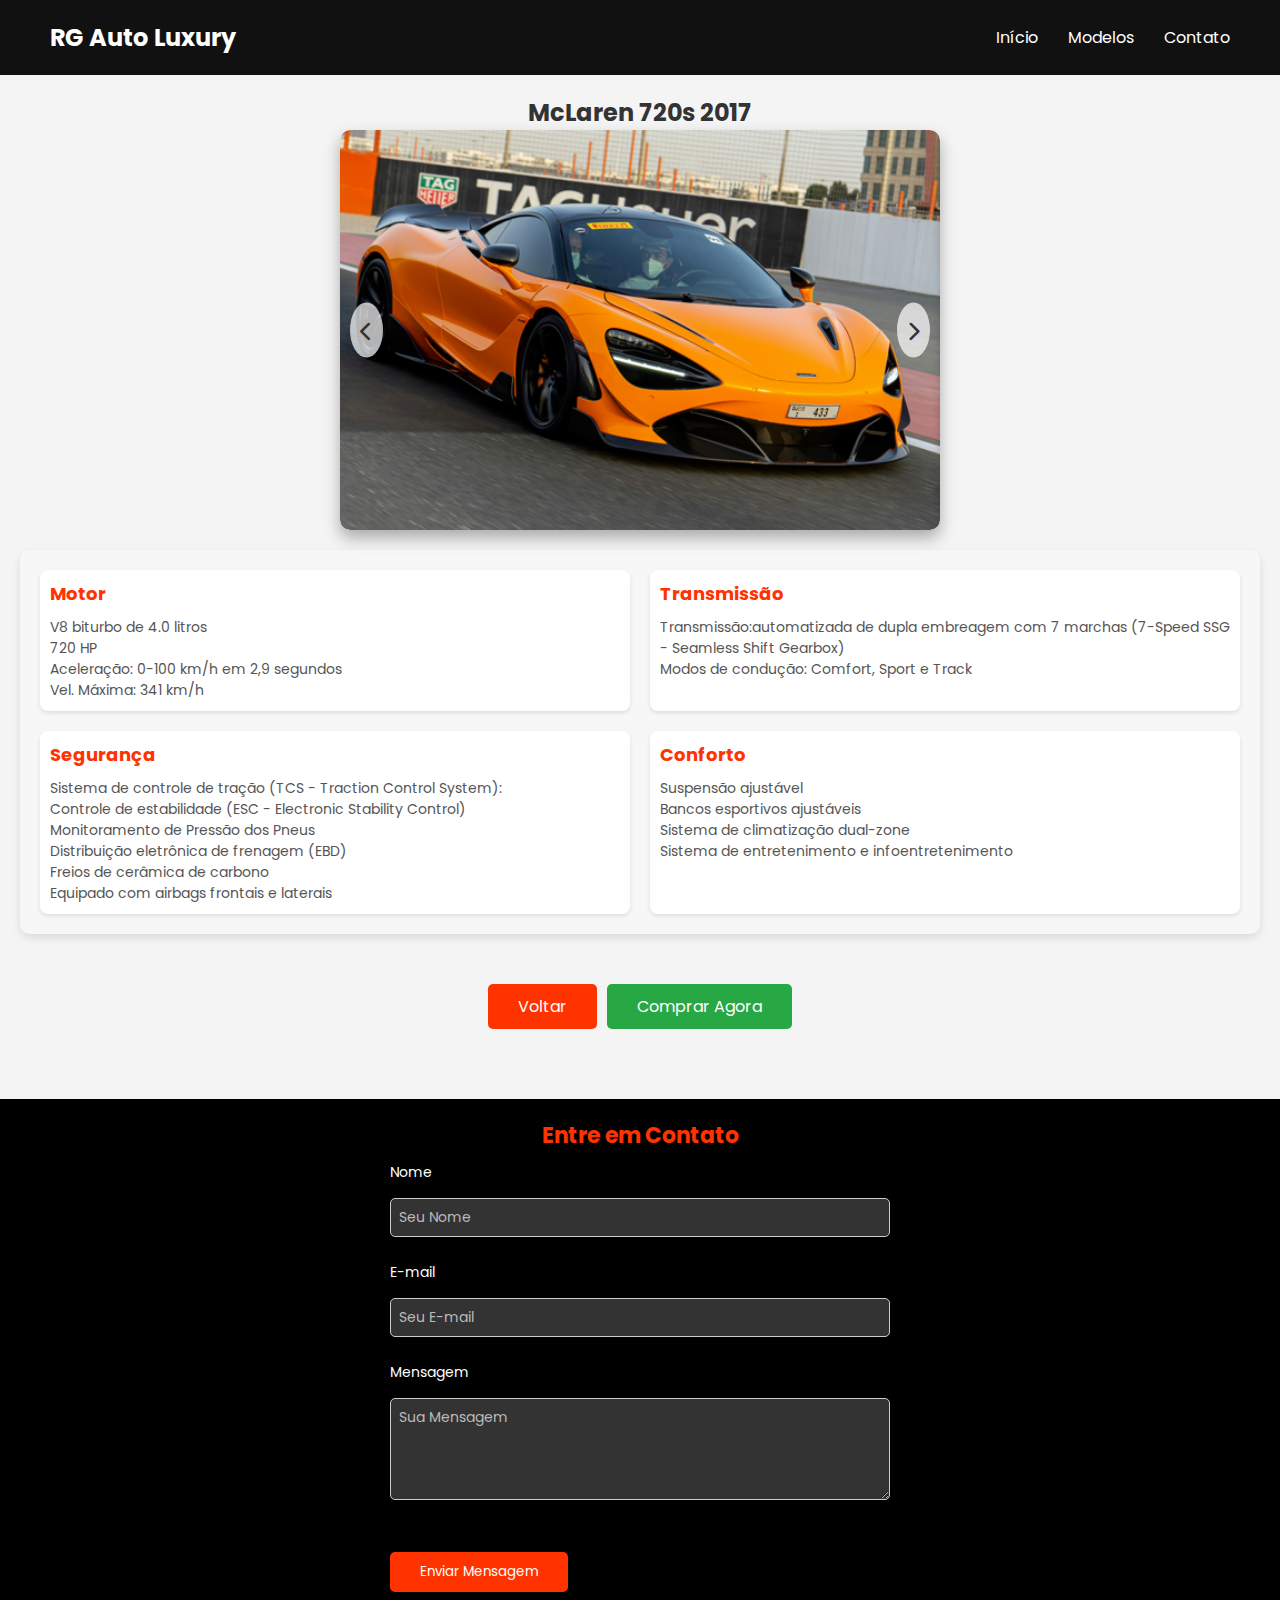
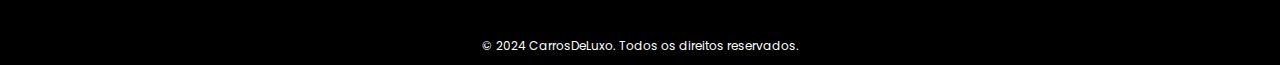
==== model1.html @ aebe75a6 "Add files via upload" ====
<!DOCTYPE html>
    <html lang="pt-BR">
    <head>
        <meta charset="UTF-8">
        <meta name="viewport" content="width=device-width, initial-scale=1.0">
        <meta http-equiv="X-UA-Compatible" content="IE=edge">
        <title>Detalhes da McLaren 720s 2017</title>
        <link rel="stylesheet" href="style.css">
        <link href="https://fonts.googleapis.com/css2?family=Poppins:wght@300;400;500;600&display=swap" rel="stylesheet">
        <link href="https://cdnjs.cloudflare.com/ajax/libs/font-awesome/6.0.0-beta3/css/all.min.css" rel="stylesheet"> <!-- Adicionando Font Awesome -->
        <style>
            /* Estilo do carrossel */
            .carousel {
                position: relative;
                max-width: 600px; /* Ajuste a largura do carrossel */
                margin: 0 auto; /* Centraliza o carrossel */
                overflow: hidden;
                box-shadow: 0 8px 16px rgba(0, 0, 0, 0.3); /* Sombra ao redor do carrossel */
                border-radius: 10px; /* Bordas arredondadas */
            }
            
            .carousel-images {
                display: flex;
                transition: transform 0.5s ease; /* Transição suave ao mudar as imagens */
            }

            .carousel-image {
                width: 100%; /* Largura do carrossel */
                height: auto; /* Altura ajustável */
                object-fit: cover; /* Ajusta a imagem para preencher o espaço */
                box-shadow: 0 4px 8px rgba(0, 0, 0, 0.2);
                flex-shrink: 0; /* Impede que a imagem encolha */
                border-radius: 10px; /* Arredonda as bordas das imagens */
            }

            .model-detail-section {
                text-align: center; /* Centraliza o texto dentro da seção */
                padding: 20px;
            }

            .btn {
                background-color: #ff3300;
                color: white;
                padding: 10px 30px;
                border-radius: 5px;
                text-decoration: none;
                margin-top: 20px;
                display: inline-block; /* Permite a margem acima do botão */
            }

            .btn:hover {
                background-color: #d82a00;
            }

            .carousel-btn {
                position: absolute;
                top: 50%;
                transform: translateY(-50%);
                background-color: rgba(255, 255, 255, 0.7);
                border: none;
                cursor: pointer;
                padding: 10px;
                border-radius: 50%;
                font-size: 24px;
            }

            .carousel-btn.prev {
                left: 10px;
            }

            .carousel-btn.next {
                right: 10px;
            }

            .carousel-btn i {
                color: #333; /* Cor do ícone */
                font-size: 20px;
            }

            .carousel-btn:hover i {
                color: #ff3300; /* Muda a cor da seta ao passar o mouse */
            }

            /* Estilo das especificações */
            .specifications {
                margin-top: 20px;
                display: grid;
                grid-template-columns: 1fr 1fr; /* Organiza as especificações em duas colunas */
                gap: 20px;
                padding: 20px;
                background-color: #f7f7f7;
                box-shadow: 0 4px 8px rgba(0, 0, 0, 0.1);
                border-radius: 10px;
            }

            .spec-item {
                text-align: left;
                font-size: 16px;
                padding: 10px;
                border-radius: 8px;
                background-color: #fff;
                box-shadow: 0 2px 4px rgba(0, 0, 0, 0.1);
            }

            .spec-item h4 {
                font-size: 18px;
                margin-bottom: 10px;
                color: #ff3300;
            }

            .spec-item p {
                margin: 0;
                font-size: 14px;
                color: #555;
            }

            /* Estilo da seção de contato */
            .contact-section {
                padding: 20px 0; /* Padding da seção de contato */
                background-color: #000; /* Fundo preto */
                text-align: center;
                color: white; /* Cor do texto em branco para contraste */
                margin-top: 40px; /* Espaço acima da seção de contato */
            }

            .contact-section h2 {
                font-size: 22px; /* Tamanho do título */
                color: #ff3300; /* Cor do título */
                margin-bottom: 10px; /* Espaço abaixo do título */
            }

            .contact-form {
                max-width: 500px; /* Largura máxima do formulário */
                margin: 0 auto; /* Centraliza o formulário */
                text-align: left; /* Alinha o texto à esquerda */
            }

            .form-group {
                margin-bottom: 15px; /* Espaço entre os grupos de formulário */
            }

            .form-group label {
                display: block;
                font-size: 14px; /* Tamanho da fonte das labels */
                margin-bottom: 5px; /* Espaço abaixo das labels */
                color: #fff; /* Cor das labels */
            }

            .form-group input,
            .form-group textarea {
                width: 100%; /* Largura total */
                padding: 8px; /* Padding dos campos */
                font-size: 14px; /* Tamanho da fonte dos campos */
                border: 1px solid #ccc; /* Borda dos campos */
                border-radius: 5px; /* Bordas arredondadas */
                background-color: #333; /* Fundo escuro para os campos */
                color: #fff; /* Cor do texto nos campos */
            }

            .form-group input::placeholder,
            .form-group textarea::placeholder {
                color: #bbb; /* Cor dos placeholders */
            }

            .form-group input:focus,
            .form-group textarea:focus {
                border-color: #ff3300; /* Cor da borda ao focar */
            }

            footer {
                background-color: #000;
                padding: 10px;
                color: #fff;
                text-align: center;
                font-size: 12px;
            }
        </style>
    </head>
    <body>
        <header>
            <div class="logo">
                <a href="index.html" style="text-decoration: none; color: inherit;">
                    <h1>RG Auto Luxury</h1>
                </a>                
            </div>
            <nav>
                <ul>
                    <li><a href="index.html#home">Início</a></li>
                    <li><a href="index.html#models">Modelos</a></li>
                    <li><a href="index.html#contact">Contato</a></li>
                </ul>
            </nav>
        </header>

        <section class="model-detail-section">
            <h2>McLaren 720s 2017</h2>

            <!-- Carrossel de Imagens -->
            <div class="carousel">
                <div class="carousel-images">
                    <img src="images/car1-a.png" alt="Modelo de Carro 1" class="carousel-image">
                    <img src="images/car1-b.png" alt="Modelo de Carro 1 - Vista 2" class="carousel-image">
                    <img src="images/car1-c.png" alt="Modelo de Carro 1 - Vista 3" class="carousel-image">
                    <img src="images/car1-d.png" alt="Modelo de Carro 1 - Vista 4" class="carousel-image">
                    <img src="images/car1-e.png" alt="Modelo de Carro 1 - Vista 5" class="carousel-image">
                    
                </div>
                <button class="carousel-btn prev" onclick="moveSlide(-1)">
                    <i class="fas fa-chevron-left"></i> <!-- Ícone da seta esquerda -->
                </button>
                <button class="carousel-btn next" onclick="moveSlide(1)">
                    <i class="fas fa-chevron-right"></i> <!-- Ícone da seta direita -->
                </button>
            </div>

            <!-- Especificações -->
            <div class="specifications">
                <div class="spec-item">
                    <h4>Motor</h4>
                    <p>V8 biturbo de 4.0 litros</p>
                    <p>720 HP</p>
                    <p>Aceleração: 0-100 km/h em 2,9 segundos</p>
                    <p>Vel. Máxima: 341 km/h</p>
                </div>
                <div class="spec-item">
                    <h4>Transmissão</h4>
                    <p>Transmissão:automatizada de dupla embreagem com 7 marchas (7-Speed SSG - Seamless Shift Gearbox)</p>
                    <p>Modos de condução:  Comfort, Sport e Track</p>
                </div>
                <div class="spec-item">
                    <h4>Segurança</h4>
                    <p>Sistema de controle de tração (TCS - Traction Control System):</p>
                    <p>Controle de estabilidade (ESC - Electronic Stability Control)</p>
                    <p>Monitoramento de Pressão dos Pneus</p>
                    <p>Distribuição eletrônica de frenagem (EBD)</p>
                    <p>Freios de cerâmica de carbono</p>
                    <p>Equipado com airbags frontais e laterais</p>
                </div>
                <div class="spec-item">
                    <h4>Conforto</h4>
                    <p>Suspensão ajustável</p>
                    <p>Bancos esportivos ajustáveis</p>
                    <p>Sistema de climatização dual-zone</p>
                    <p>Sistema de entretenimento e infoentretenimento</p>
                </div>
            </div>

            <div class="btn-container">
                <a href="index.html" class="btn">Voltar</a>
                <a href="pagamento.html" class="btn comprar-agora">Comprar Agora</a>
              </div>
              
        </section>

        <!-- Seção de Contato -->
        <section class="contact-section">
            <h2>Entre em Contato</h2>
            <div class="contact-form">
                <form action="contact_process.php" method="post">
                    <div class="form-group">
                        <label for="name">Nome</label>
                        <input type="text" id="name" name="name" placeholder="Seu Nome" required>
                    </div>
                    <div class="form-group">
                        <label for="email">E-mail</label>
                        <input type="email" id="email" name="email" placeholder="Seu E-mail" required>
                    </div>
                    <div class="form-group">
                        <label for="message">Mensagem</label>
                        <textarea id="message" name="message" rows="4" placeholder="Sua Mensagem" required></textarea>
                    </div>
                    <div class="form-group">
                        <button type="submit" class="btn">Enviar Mensagem</button>
                    </div>
                </form>
            </div>
        </section>

        <footer>
            <p>&copy; 2024 CarrosDeLuxo. Todos os direitos reservados.</p>
        </footer>

        <script>
            let currentIndex = 0;

            function moveSlide(direction) {
                const images = document.querySelectorAll('.carousel-image');
                const totalImages = images.length;

                currentIndex += direction;

                // Se o índice ultrapassar os limites, reinicie
                if (currentIndex >= totalImages) {
                    currentIndex = 0;
                } else if (currentIndex < 0) {
                    currentIndex = totalImages - 1;
                }

                const offset = -currentIndex * 100; // Calcula o deslocamento
                document.querySelector('.carousel-images').style.transform = `translateX(${offset}%)`;
            }
        </script>
    </body>
    </html>
---- style.css ----
/* Estilo geral */
* {
    margin: 0;
    padding: 0;
    box-sizing: border-box;
    font-family: 'Poppins', sans-serif;
}

body {
    background-color: #f4f4f4;
    color: #333;
}

/* Estilo do header */
header {
    display: flex;
    justify-content: space-between;
    align-items: center;
    padding: 20px 50px;
    background-color: #111;
    color: white;
}

header .logo h1 {
    font-size: 24px;
}

header nav ul {
    list-style: none;
    display: flex;
}

header nav ul li {
    margin-left: 30px;
}

header nav ul li a {
    color: rgb(255, 255, 255);
    text-decoration: none;
    font-size: 16px;
}

header nav ul li a:hover {
    color: #ff3300;
}

/* Hero section com imagem de fundo */
.hero-section {
    height: 80vh;
    background-image: url('images/car-background.jpg'); /* Aqui você pode colocar a imagem de fundo do carro */
    background-size: cover;
    background-position: center;
    display: flex;
    align-items: center;
    justify-content: center;
    text-align: center;
    color: white;
}

.hero-section h2 {
    font-size: 48px;
    margin-bottom: 10px;
}

.hero-section p {
    font-size: 20px;
    margin-bottom: 20px;
}

.hero-section .btn {
    background-color: #ff3300;
    color: white;
    padding: 10px 30px;
    border-radius: 5px;
    text-decoration: none;
    font-size: 18px;
}

.hero-section .btn:hover {
    background-color: #d82a00;
}

/* Models section */
.models-section {
    padding: 50px 0;
    text-align: center;
    background-color: #f4f4f4;
}

.models-section h2 {
    font-size: 36px;
    margin-bottom: 30px;
}

.model-container {
    display: flex;
    justify-content: space-around;
    flex-wrap: wrap;
}

.model-card {
    background-color: white;
    width: 300px;
    padding: 20px;
    margin: 15px;
    border-radius: 10px;
    box-shadow: 0 4px 8px rgba(0, 0, 0, 0.1);
    text-align: center;
}

.model-card img {
    width: 100%;
    border-radius: 5px;
}

.model-card h3 {
    margin-top: 20px;
    font-size: 24px;
}

.model-card p {
    margin: 10px 0;
    font-size: 18px;
}

.model-card .btn {
    background-color: #ff3300;
    color: white;
    padding: 10px 20px;
    border-radius: 5px;
    text-decoration: none;
}

.model-card .btn:hover {
    background-color: #d82a00;
}

/* Contact section */
.contact-section {
    background-color: #111;
    color: white;
    padding: 50px;
    text-align: center;
}

.contact-section h2 {
    font-size: 36px;
    margin-bottom: 20px;
}

.contact-section form {
    max-width: 600px;
    margin: 0 auto;
}

.contact-section input,
.contact-section textarea {
    width: 100%;
    padding: 15px;
    margin: 10px 0;
    border: none;
    border-radius: 5px;
}

.contact-section button {
    background-color: #ff3300;
    color: white;
    padding: 10px 30px;
    border-radius: 5px;
    border: none;
    cursor: pointer;
}

.contact-section button:hover {
    background-color: #d82a00;
}

/* Footer */
footer {
    text-align: center;
    padding: 20px;
    background-color: #111;
    color: white;
}

.btn-container {
    display: flex;
    justify-content: center; /* Centraliza os botões horizontalmente */
    align-items: center; /* Garante que os botões fiquem alinhados verticalmente no centro */
    flex-wrap: wrap; /* Permite que os botões se reorganizem caso necessário */
    margin-top: 20px;
    width: 100%; /* Garante que o contêiner ocupe 100% da largura */
    text-align: center; /* Adiciona centralização de texto */
    gap: 10px; /* Adiciona um espaçamento entre os botões */
    padding: 10px; /* Garante que o contêiner tenha algum espaço interno */
}

.btn {
    background-color: #ff3300;
    color: white;
    padding: 10px 30px;
    border-radius: 5px;
    text-decoration: none;
    margin: 0; /* Remove qualquer margem entre os botões */
    display: inline-block; /* Garante que os botões fiquem em linha */
    text-align: center; /* Centraliza o texto dentro dos botões */
}

.btn.comprar-agora {
    background-color: #28a745; /* Cor de fundo verde */
}

.btn.comprar-agora:hover {
    background-color: #218838; /* Cor de fundo ao passar o mouse */
}
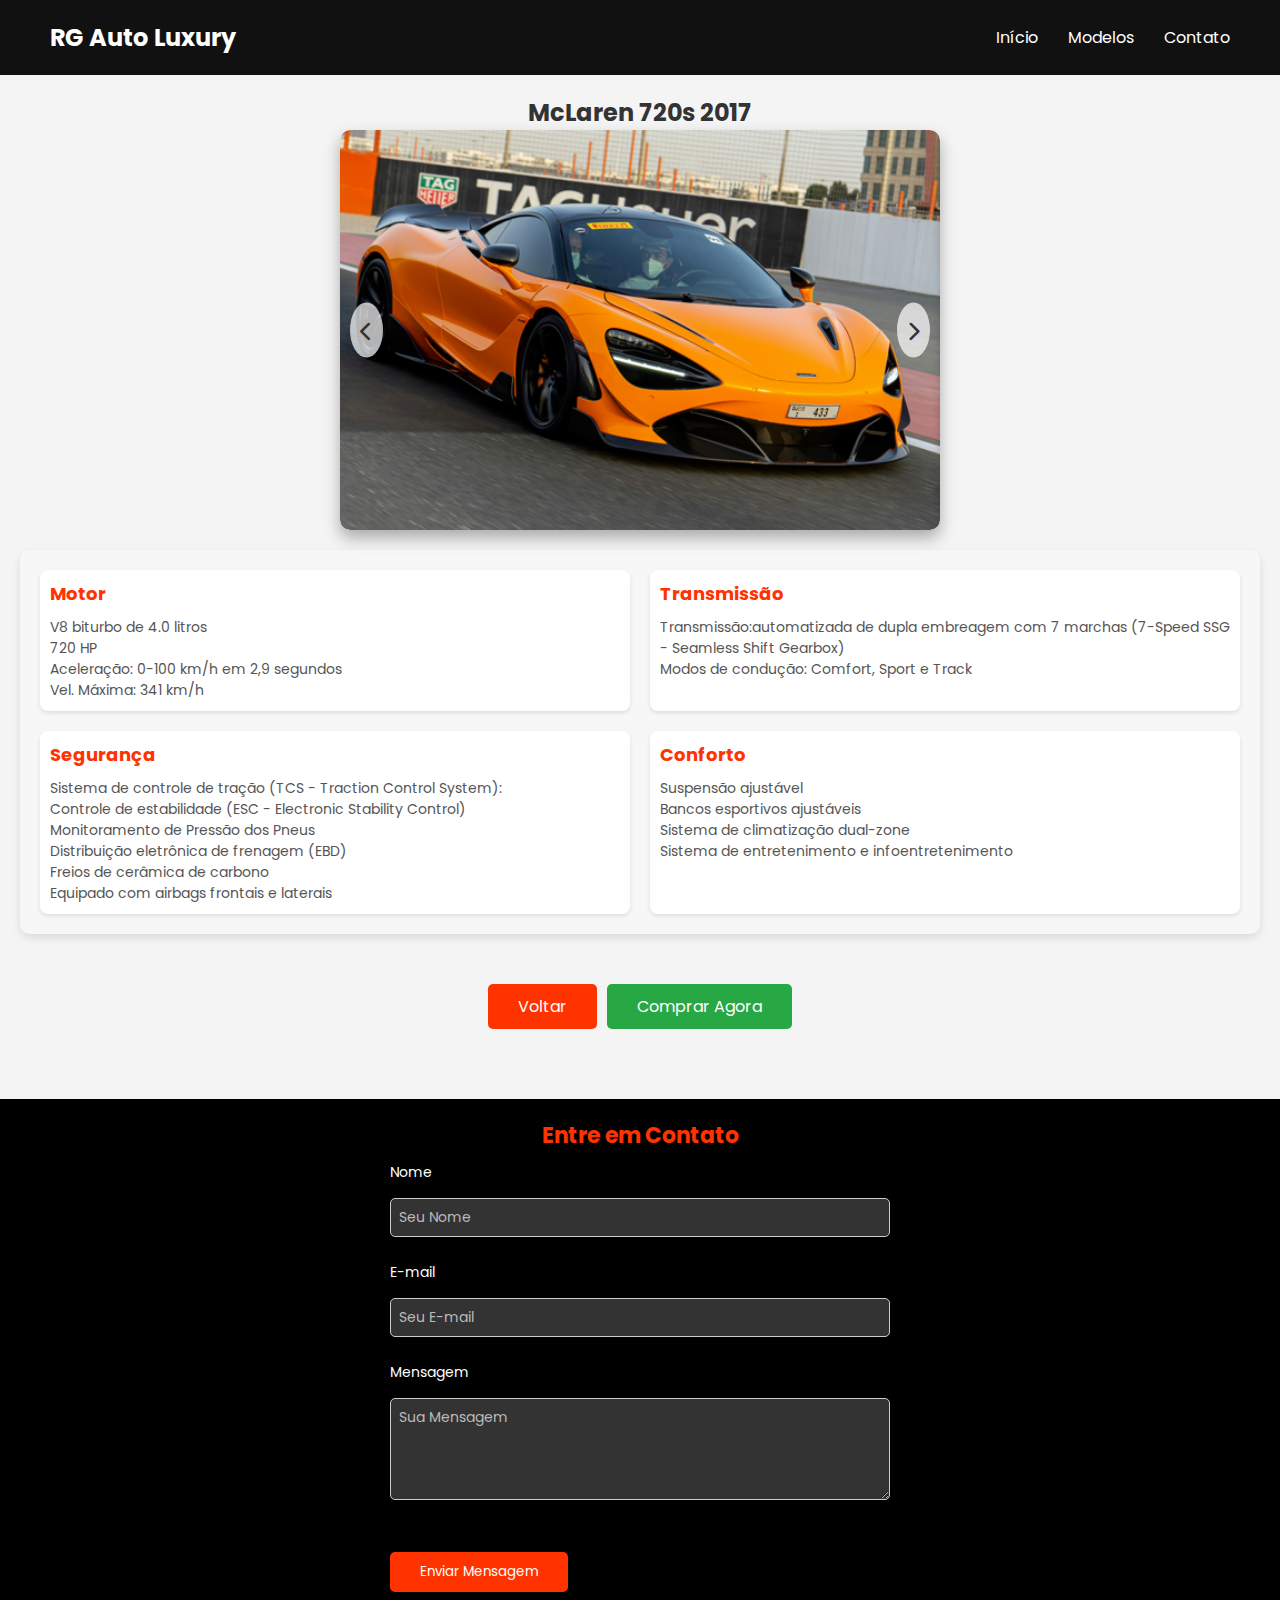
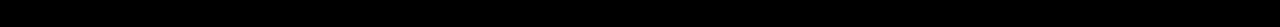
==== commit 5a656f4d: "Update model1.html" ====
--- a/model1.html
+++ b/model1.html
@@ -9,32 +9,31 @@
         <link href="https://fonts.googleapis.com/css2?family=Poppins:wght@300;400;500;600&display=swap" rel="stylesheet">
         <link href="https://cdnjs.cloudflare.com/ajax/libs/font-awesome/6.0.0-beta3/css/all.min.css" rel="stylesheet"> <!-- Adicionando Font Awesome -->
         <style>
-            /* Estilo do carrossel */
             .carousel {
                 position: relative;
-                max-width: 600px; /* Ajuste a largura do carrossel */
-                margin: 0 auto; /* Centraliza o carrossel */
+                max-width: 600px; 
+                margin: 0 auto; 
                 overflow: hidden;
-                box-shadow: 0 8px 16px rgba(0, 0, 0, 0.3); /* Sombra ao redor do carrossel */
-                border-radius: 10px; /* Bordas arredondadas */
+                box-shadow: 0 8px 16px rgba(0, 0, 0, 0.3); 
+                border-radius: 10px; 
             }
             
             .carousel-images {
                 display: flex;
-                transition: transform 0.5s ease; /* Transição suave ao mudar as imagens */
+                transition: transform 0.5s ease; 
             }
 
             .carousel-image {
-                width: 100%; /* Largura do carrossel */
-                height: auto; /* Altura ajustável */
-                object-fit: cover; /* Ajusta a imagem para preencher o espaço */
+                width: 100%; 
+                height: auto; 
+                object-fit: cover;
                 box-shadow: 0 4px 8px rgba(0, 0, 0, 0.2);
-                flex-shrink: 0; /* Impede que a imagem encolha */
-                border-radius: 10px; /* Arredonda as bordas das imagens */
+                flex-shrink: 0;
+                border-radius: 10px; 
             }
 
             .model-detail-section {
-                text-align: center; /* Centraliza o texto dentro da seção */
+                text-align: center;
                 padding: 20px;
             }
 
@@ -45,7 +44,7 @@
                 border-radius: 5px;
                 text-decoration: none;
                 margin-top: 20px;
-                display: inline-block; /* Permite a margem acima do botão */
+                display: inline-block; 
             }
 
             .btn:hover {
@@ -73,19 +72,18 @@
             }
 
             .carousel-btn i {
-                color: #333; /* Cor do ícone */
+                color: #333;
                 font-size: 20px;
             }
 
             .carousel-btn:hover i {
-                color: #ff3300; /* Muda a cor da seta ao passar o mouse */
-            }
-
-            /* Estilo das especificações */
+                color: #ff3300; 
+            }
+
             .specifications {
                 margin-top: 20px;
                 display: grid;
-                grid-template-columns: 1fr 1fr; /* Organiza as especificações em duas colunas */
+                grid-template-columns: 1fr 1fr; 
                 gap: 20px;
                 padding: 20px;
                 background-color: #f7f7f7;
@@ -114,57 +112,56 @@
                 color: #555;
             }
 
-            /* Estilo da seção de contato */
             .contact-section {
-                padding: 20px 0; /* Padding da seção de contato */
-                background-color: #000; /* Fundo preto */
+                padding: 20px 0;
+                background-color: #000; 
                 text-align: center;
-                color: white; /* Cor do texto em branco para contraste */
-                margin-top: 40px; /* Espaço acima da seção de contato */
+                color: white; 
+                margin-top: 40px; 
             }
 
             .contact-section h2 {
-                font-size: 22px; /* Tamanho do título */
-                color: #ff3300; /* Cor do título */
-                margin-bottom: 10px; /* Espaço abaixo do título */
+                font-size: 22px; 
+                color: #ff3300;
+                margin-bottom: 10px; 
             }
 
             .contact-form {
-                max-width: 500px; /* Largura máxima do formulário */
-                margin: 0 auto; /* Centraliza o formulário */
-                text-align: left; /* Alinha o texto à esquerda */
+                max-width: 500px;
+                margin: 0 auto; 
+                text-align: left; 
             }
 
             .form-group {
-                margin-bottom: 15px; /* Espaço entre os grupos de formulário */
+                margin-bottom: 15px;
             }
 
             .form-group label {
                 display: block;
-                font-size: 14px; /* Tamanho da fonte das labels */
-                margin-bottom: 5px; /* Espaço abaixo das labels */
-                color: #fff; /* Cor das labels */
+                font-size: 14px;
+                margin-bottom: 5px; 
+                color: #fff; 
             }
 
             .form-group input,
             .form-group textarea {
-                width: 100%; /* Largura total */
-                padding: 8px; /* Padding dos campos */
-                font-size: 14px; /* Tamanho da fonte dos campos */
-                border: 1px solid #ccc; /* Borda dos campos */
-                border-radius: 5px; /* Bordas arredondadas */
-                background-color: #333; /* Fundo escuro para os campos */
-                color: #fff; /* Cor do texto nos campos */
+                width: 100%; 
+                padding: 8px;
+                font-size: 14px; 
+                border: 1px solid #ccc; 
+                border-radius: 5px; 
+                background-color: #333; 
+                color: #fff; 
             }
 
             .form-group input::placeholder,
             .form-group textarea::placeholder {
-                color: #bbb; /* Cor dos placeholders */
+                color: #bbb;
             }
 
             .form-group input:focus,
             .form-group textarea:focus {
-                border-color: #ff3300; /* Cor da borda ao focar */
+                border-color: #ff3300; 
             }
 
             footer {
@@ -195,7 +192,7 @@
         <section class="model-detail-section">
             <h2>McLaren 720s 2017</h2>
 
-            <!-- Carrossel de Imagens -->
+            
             <div class="carousel">
                 <div class="carousel-images">
                     <img src="images/car1-a.png" alt="Modelo de Carro 1" class="carousel-image">
@@ -206,14 +203,13 @@
                     
                 </div>
                 <button class="carousel-btn prev" onclick="moveSlide(-1)">
-                    <i class="fas fa-chevron-left"></i> <!-- Ícone da seta esquerda -->
+                    <i class="fas fa-chevron-left"></i> 
                 </button>
                 <button class="carousel-btn next" onclick="moveSlide(1)">
-                    <i class="fas fa-chevron-right"></i> <!-- Ícone da seta direita -->
+                    <i class="fas fa-chevron-right"></i> 
                 </button>
             </div>
 
-            <!-- Especificações -->
             <div class="specifications">
                 <div class="spec-item">
                     <h4>Motor</h4>
@@ -252,7 +248,6 @@
               
         </section>
 
-        <!-- Seção de Contato -->
         <section class="contact-section">
             <h2>Entre em Contato</h2>
             <div class="contact-form">
@@ -276,10 +271,6 @@
             </div>
         </section>
 
-        <footer>
-            <p>&copy; 2024 CarrosDeLuxo. Todos os direitos reservados.</p>
-        </footer>
-
         <script>
             let currentIndex = 0;
 
@@ -289,14 +280,13 @@
 
                 currentIndex += direction;
 
-                // Se o índice ultrapassar os limites, reinicie
                 if (currentIndex >= totalImages) {
                     currentIndex = 0;
                 } else if (currentIndex < 0) {
                     currentIndex = totalImages - 1;
                 }
 
-                const offset = -currentIndex * 100; // Calcula o deslocamento
+                const offset = -currentIndex * 100; 
                 document.querySelector('.carousel-images').style.transform = `translateX(${offset}%)`;
             }
         </script>
--- a/style.css
+++ b/style.css
@@ -1,4 +1,3 @@
-/* Estilo geral */
 * {
     margin: 0;
     padding: 0;
@@ -11,7 +10,6 @@
     color: #333;
 }
 
-/* Estilo do header */
 header {
     display: flex;
     justify-content: space-between;
@@ -44,10 +42,9 @@
     color: #ff3300;
 }
 
-/* Hero section com imagem de fundo */
 .hero-section {
     height: 80vh;
-    background-image: url('images/car-background.jpg'); /* Aqui você pode colocar a imagem de fundo do carro */
+    background-image: url('images/car-background.jpg'); 
     background-size: cover;
     background-position: center;
     display: flex;
@@ -80,7 +77,6 @@
     background-color: #d82a00;
 }
 
-/* Models section */
 .models-section {
     padding: 50px 0;
     text-align: center;
@@ -135,7 +131,6 @@
     background-color: #d82a00;
 }
 
-/* Contact section */
 .contact-section {
     background-color: #111;
     color: white;
@@ -175,7 +170,6 @@
     background-color: #d82a00;
 }
 
-/* Footer */
 footer {
     text-align: center;
     padding: 20px;
@@ -185,14 +179,14 @@
 
 .btn-container {
     display: flex;
-    justify-content: center; /* Centraliza os botões horizontalmente */
-    align-items: center; /* Garante que os botões fiquem alinhados verticalmente no centro */
-    flex-wrap: wrap; /* Permite que os botões se reorganizem caso necessário */
+    justify-content: center; 
+    align-items: center; 
+    flex-wrap: wrap; 
     margin-top: 20px;
-    width: 100%; /* Garante que o contêiner ocupe 100% da largura */
-    text-align: center; /* Adiciona centralização de texto */
-    gap: 10px; /* Adiciona um espaçamento entre os botões */
-    padding: 10px; /* Garante que o contêiner tenha algum espaço interno */
+    width: 100%; 
+    text-align: center; 
+    gap: 10px; 
+    padding: 10px; 
 }
 
 .btn {
@@ -201,15 +195,15 @@
     padding: 10px 30px;
     border-radius: 5px;
     text-decoration: none;
-    margin: 0; /* Remove qualquer margem entre os botões */
-    display: inline-block; /* Garante que os botões fiquem em linha */
-    text-align: center; /* Centraliza o texto dentro dos botões */
+    margin: 0; 
+    display: inline-block; 
+    text-align: center; 
 }
 
 .btn.comprar-agora {
-    background-color: #28a745; /* Cor de fundo verde */
+    background-color: #28a745; 
 }
 
 .btn.comprar-agora:hover {
-    background-color: #218838; /* Cor de fundo ao passar o mouse */
-}
+    background-color: #218838; 
+}
